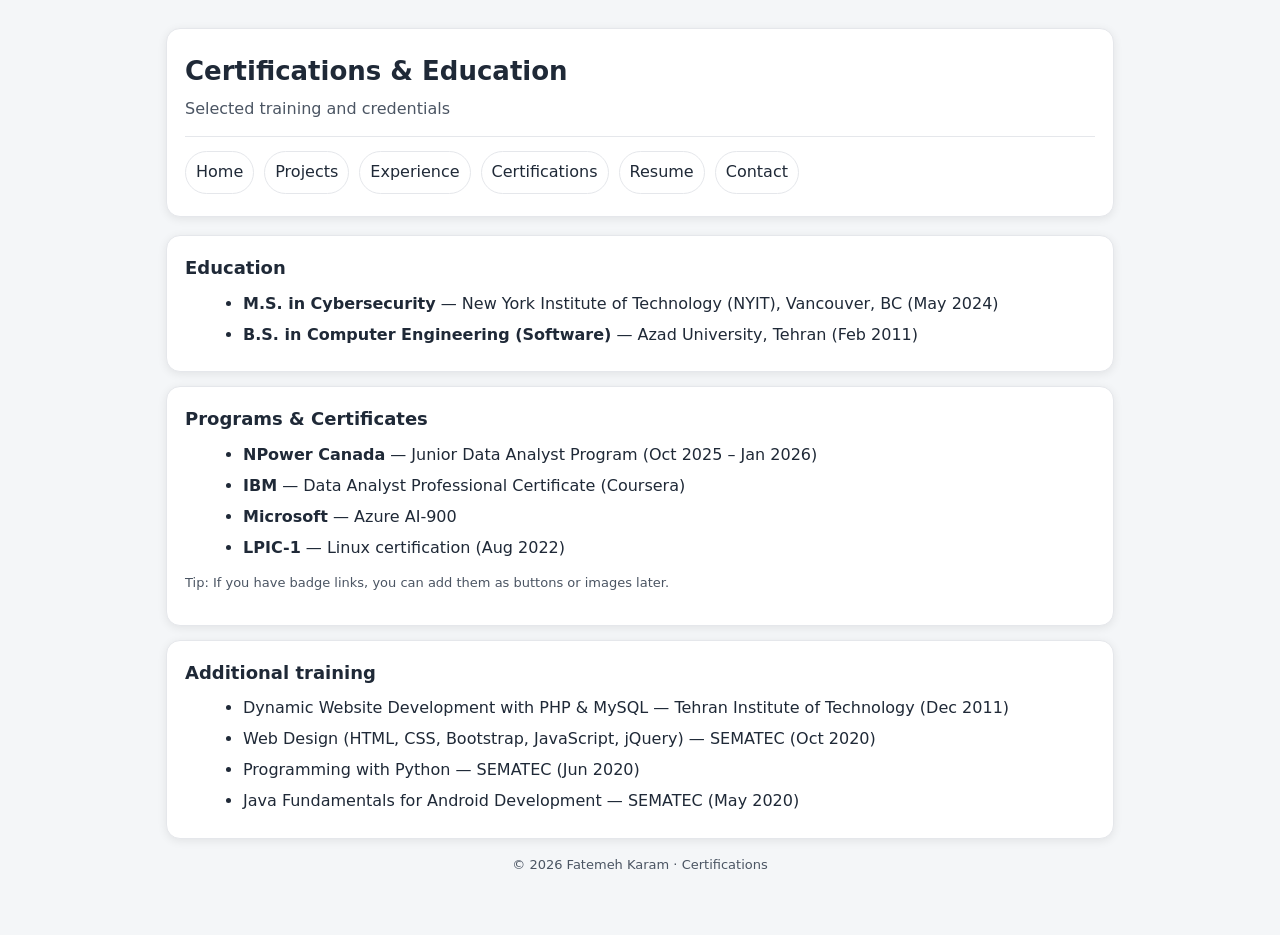
==== certifications.html @ d9b155a6 "Create certifications.html" ====
<!DOCTYPE html>
<html lang="en">
<head>
  <meta charset="UTF-8" />
  <meta name="viewport" content="width=device-width, initial-scale=1" />
  <title>Certifications | Fatemeh Karam</title>
  <style>
    :root{--bg:#f4f6f8;--card:#fff;--text:#1f2937;--muted:#4b5563;--line:#e5e7eb;--shadow:0 2px 10px rgba(0,0,0,.08);--radius:14px;--max:980px}
    *{box-sizing:border-box} body{margin:0;font-family:system-ui,-apple-system,Segoe UI,Roboto,Arial,sans-serif;background:var(--bg);color:var(--text);line-height:1.55}
    a{color:inherit} .wrap{max-width:var(--max);margin:0 auto;padding:28px 16px 60px}
    header,.card{background:var(--card);border:1px solid var(--line);box-shadow:var(--shadow);border-radius:var(--radius)}
    header{padding:22px 18px;margin-bottom:18px}
    h1{margin:0;font-size:26px} .tagline{margin:6px 0 0;color:var(--muted)}
    nav{display:flex;gap:10px;flex-wrap:wrap;align-items:center;margin-top:14px;padding-top:14px;border-top:1px solid var(--line)}
    .navlink{text-decoration:none;border:1px solid var(--line);padding:8px 10px;border-radius:999px;background:#fff}
    .grid{display:grid;grid-template-columns:1fr;gap:14px}
    .card{padding:18px}
    h2{margin:0 0 10px;font-size:18px}
    ul{margin:8px 0 0 18px} li{margin:6px 0}
    .small{font-size:13px;color:var(--muted)}
    footer{margin-top:16px;text-align:center;color:var(--muted);font-size:13px}
  </style>
</head>
<body>
  <div class="wrap">

    <header>
      <h1>Certifications & Education</h1>
      <p class="tagline">Selected training and credentials</p>

      <nav>
        <a class="navlink" href="index.html">Home</a>
        <a class="navlink" href="projects.html">Projects</a>
        <a class="navlink" href="experience.html">Experience</a>
        <a class="navlink" href="certifications.html">Certifications</a>
        <a class="navlink" href="resume.html">Resume</a>
        <a class="navlink" href="contact.html">Contact</a>
      </nav>
    </header>

    <div class="grid">

      <section class="card">
        <h2>Education</h2>
        <ul>
          <li><strong>M.S. in Cybersecurity</strong> — New York Institute of Technology (NYIT), Vancouver, BC (May 2024)</li>
          <li><strong>B.S. in Computer Engineering (Software)</strong> — Azad University, Tehran (Feb 2011)</li>
        </ul>
      </section>

      <section class="card">
        <h2>Programs & Certificates</h2>
        <ul>
          <li><strong>NPower Canada</strong> — Junior Data Analyst Program (Oct 2025 – Jan 2026)</li>
          <li><strong>IBM</strong> — Data Analyst Professional Certificate (Coursera)</li>
          <li><strong>Microsoft</strong> — Azure AI-900</li>
          <li><strong>LPIC-1</strong> — Linux certification (Aug 2022)</li>
        </ul>
        <p class="small">Tip: If you have badge links, you can add them as buttons or images later.</p>
      </section>

      <section class="card">
        <h2>Additional training</h2>
        <ul>
          <li>Dynamic Website Development with PHP & MySQL — Tehran Institute of Technology (Dec 2011)</li>
          <li>Web Design (HTML, CSS, Bootstrap, JavaScript, jQuery) — SEMATEC (Oct 2020)</li>
          <li>Programming with Python — SEMATEC (Jun 2020)</li>
          <li>Java Fundamentals for Android Development — SEMATEC (May 2020)</li>
        </ul>
      </section>

    </div>

    <footer>
      © <span id="y"></span> Fatemeh Karam · Certifications
    </footer>

  </div>
  <script>document.getElementById("y").textContent = new Date().getFullYear();</script>
</body>
</html>
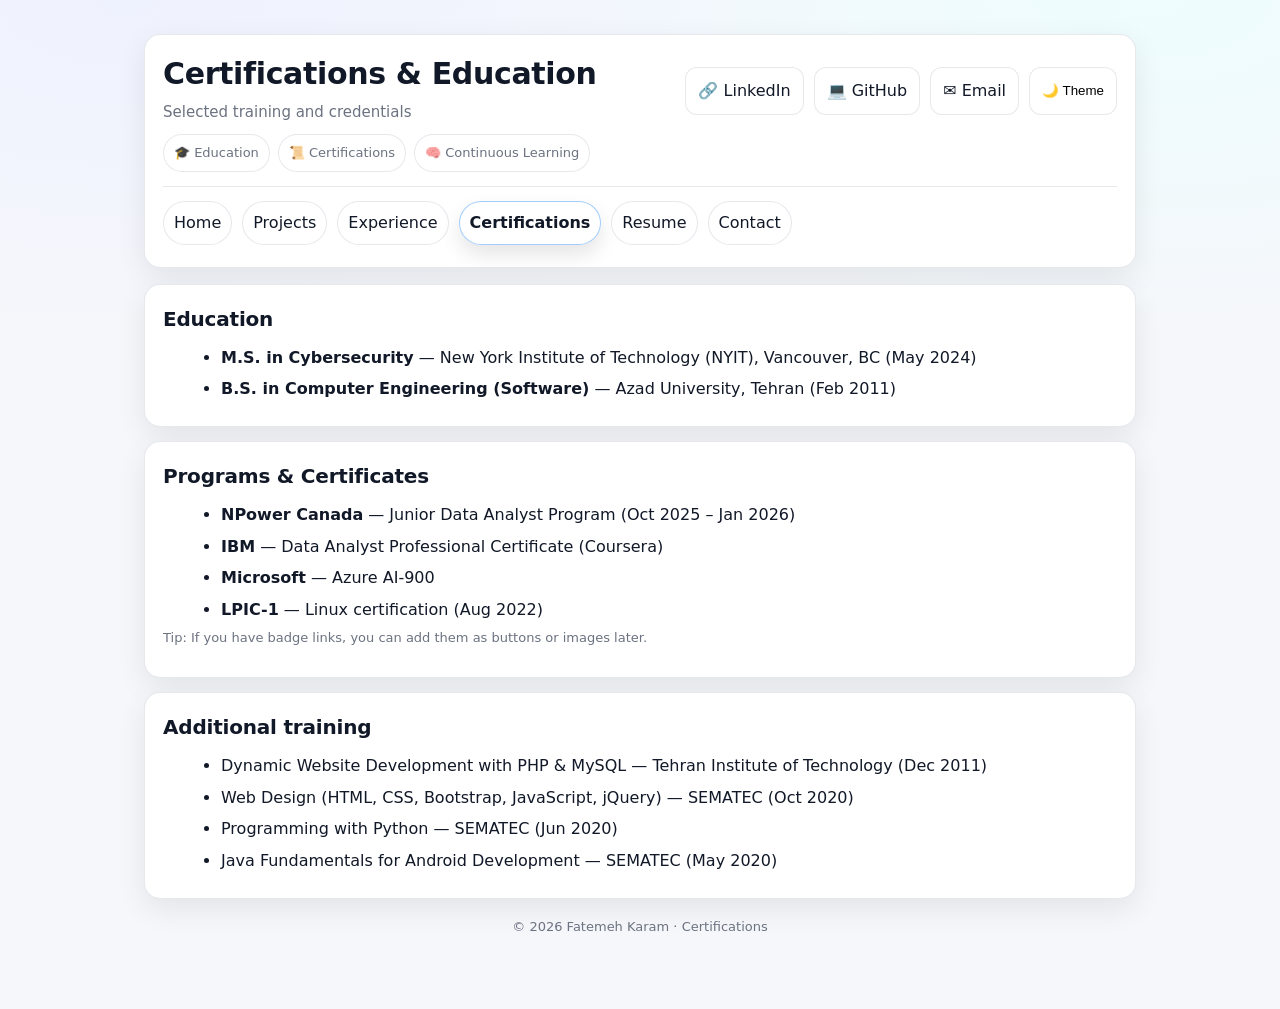
==== commit b0af4748: "Update certifications.html" ====
--- a/certifications.html
+++ b/certifications.html
@@ -4,31 +4,233 @@
   <meta charset="UTF-8" />
   <meta name="viewport" content="width=device-width, initial-scale=1" />
   <title>Certifications | Fatemeh Karam</title>
+  <meta name="description" content="Certifications and education of Fatemeh Karam." />
+
   <style>
-    :root{--bg:#f4f6f8;--card:#fff;--text:#1f2937;--muted:#4b5563;--line:#e5e7eb;--shadow:0 2px 10px rgba(0,0,0,.08);--radius:14px;--max:980px}
-    *{box-sizing:border-box} body{margin:0;font-family:system-ui,-apple-system,Segoe UI,Roboto,Arial,sans-serif;background:var(--bg);color:var(--text);line-height:1.55}
-    a{color:inherit} .wrap{max-width:var(--max);margin:0 auto;padding:28px 16px 60px}
-    header,.card{background:var(--card);border:1px solid var(--line);box-shadow:var(--shadow);border-radius:var(--radius)}
-    header{padding:22px 18px;margin-bottom:18px}
-    h1{margin:0;font-size:26px} .tagline{margin:6px 0 0;color:var(--muted)}
-    nav{display:flex;gap:10px;flex-wrap:wrap;align-items:center;margin-top:14px;padding-top:14px;border-top:1px solid var(--line)}
-    .navlink{text-decoration:none;border:1px solid var(--line);padding:8px 10px;border-radius:999px;background:#fff}
-    .grid{display:grid;grid-template-columns:1fr;gap:14px}
-    .card{padding:18px}
-    h2{margin:0 0 10px;font-size:18px}
-    ul{margin:8px 0 0 18px} li{margin:6px 0}
-    .small{font-size:13px;color:var(--muted)}
-    footer{margin-top:16px;text-align:center;color:var(--muted);font-size:13px}
+    :root{
+      --bg:#f6f7fb;
+      --card:#ffffff;
+      --text:#111827;
+      --muted:#6b7280;
+      --line:rgba(229,231,235,.95);
+      --shadow:0 10px 30px rgba(0,0,0,.08);
+      --shadow2:0 16px 40px rgba(0,0,0,.12);
+      --radius:16px;
+      --max:1024px;
+      --focus:rgba(59,130,246,.35);
+      --accent:rgba(147,197,253,.85);
+    }
+
+    body.dark{
+      --bg:#0b1220;
+      --card:rgba(17,24,39,.92);
+      --text:#e5e7eb;
+      --muted:#9ca3af;
+      --line:rgba(255,255,255,.12);
+      --shadow:0 14px 40px rgba(0,0,0,.45);
+      --shadow2:0 18px 50px rgba(0,0,0,.55);
+      --accent:rgba(59,130,246,.4);
+      --focus:rgba(99,102,241,.4);
+    }
+
+    *{box-sizing:border-box}
+
+    body{
+      margin:0;
+      font-family:system-ui,-apple-system,Segoe UI,Roboto,Arial,sans-serif;
+      color:var(--text);
+      line-height:1.6;
+      background:
+        radial-gradient(1200px 600px at 10% 0%, rgba(238,242,255,.9), transparent 60%),
+        radial-gradient(1200px 600px at 90% 0%, rgba(236,254,255,.8), transparent 60%),
+        var(--bg);
+    }
+    body.dark{
+      background:
+        radial-gradient(1200px 600px at 10% 0%, rgba(59,130,246,.18), transparent 60%),
+        radial-gradient(1200px 600px at 90% 0%, rgba(99,102,241,.14), transparent 60%),
+        var(--bg);
+    }
+
+    a{color:inherit}
+    .wrap{max-width:var(--max); margin:0 auto; padding:34px 16px 72px;}
+
+    header{
+      background:var(--card);
+      border:1px solid var(--line);
+      box-shadow:var(--shadow);
+      border-radius:var(--radius);
+      padding:22px 18px;
+      margin-bottom:16px;
+      backdrop-filter: blur(10px);
+    }
+
+    .top{
+      display:flex;
+      gap:14px;
+      align-items:flex-start;
+      justify-content:space-between;
+      flex-wrap:wrap;
+    }
+
+    h1{
+      margin:0;
+      font-size:30px;
+      letter-spacing:-0.35px;
+      line-height:1.15;
+    }
+
+    .tagline{
+      margin:8px 0 0;
+      color:var(--muted);
+      font-size:15px;
+    }
+
+    .small{font-size:13px; color:var(--muted)}
+    .muted{color:var(--muted)}
+
+    nav{
+      display:flex;
+      gap:10px;
+      flex-wrap:wrap;
+      align-items:center;
+      margin-top:14px;
+      padding-top:14px;
+      border-top:1px solid var(--line);
+    }
+
+    .navlink{
+      text-decoration:none;
+      border:1px solid var(--line);
+      padding:8px 10px;
+      border-radius:999px;
+      background:rgba(255,255,255,.75);
+      transition: transform .12s ease, box-shadow .12s ease, background .12s ease, border-color .12s ease;
+    }
+    body.dark .navlink{background:rgba(255,255,255,.06)}
+    .navlink:hover{
+      transform: translateY(-1px);
+      box-shadow: 0 10px 20px rgba(0,0,0,.08);
+    }
+    .navlink[aria-current="page"]{
+      border-color: var(--accent);
+      box-shadow: 0 10px 20px rgba(0,0,0,.10);
+      font-weight:700;
+    }
+
+    .grid{display:grid; grid-template-columns:1fr; gap:14px;}
+
+    .card{
+      background:var(--card);
+      border:1px solid var(--line);
+      box-shadow:var(--shadow);
+      border-radius:var(--radius);
+      padding:18px;
+      backdrop-filter: blur(10px);
+      transition: transform .14s ease, box-shadow .14s ease, border-color .14s ease;
+    }
+    .card:hover{
+      transform: translateY(-2px);
+      box-shadow: var(--shadow2);
+      border-color: rgba(147,197,253,.55);
+    }
+    body.dark .card:hover{border-color: rgba(99,102,241,.35)}
+
+    h2{margin:0 0 10px; font-size:20px; letter-spacing:-0.2px}
+    p{margin:0 0 10px}
+    ul{margin:8px 0 0 18px}
+    li{margin:6px 0}
+
+    .btnrow{
+      display:flex;
+      gap:10px;
+      flex-wrap:wrap;
+      margin-top:10px;
+      justify-content:flex-end;
+    }
+
+    .btn{
+      display:inline-flex;
+      align-items:center;
+      gap:8px;
+      text-decoration:none;
+      border:1px solid var(--line);
+      padding:10px 12px;
+      border-radius:12px;
+      background:rgba(255,255,255,.8);
+      transition: transform .12s ease, box-shadow .12s ease, background .12s ease;
+      cursor:pointer;
+    }
+    body.dark .btn{background:rgba(255,255,255,.06)}
+    .btn:hover{
+      transform: translateY(-1px);
+      box-shadow: 0 10px 20px rgba(0,0,0,.08);
+    }
+
+    .btn:focus, .navlink:focus{
+      outline:3px solid var(--focus);
+      outline-offset:2px;
+    }
+
+    .pillrow{display:flex; gap:8px; flex-wrap:wrap; margin-top:10px}
+
+    .chip{
+      display:inline-flex;
+      align-items:center;
+      gap:8px;
+      padding:8px 10px;
+      border-radius:999px;
+      border:1px solid var(--line);
+      background:rgba(255,255,255,.7);
+      color:var(--muted);
+      font-size:13px;
+    }
+    body.dark .chip{background:rgba(255,255,255,.06)}
+
+    /* reveal animation */
+    .reveal{
+      opacity:0;
+      transform: translateY(8px);
+      transition: opacity .5s ease, transform .5s ease;
+    }
+    .reveal.show{
+      opacity:1;
+      transform: translateY(0);
+    }
+
+    footer{
+      margin-top:18px;
+      text-align:center;
+      color:var(--muted);
+      font-size:13px;
+    }
   </style>
 </head>
+
 <body>
   <div class="wrap">
 
-    <header>
-      <h1>Certifications & Education</h1>
-      <p class="tagline">Selected training and credentials</p>
-
-      <nav>
+    <header class="reveal">
+      <div class="top">
+        <div>
+          <h1>Certifications & Education</h1>
+          <p class="tagline">Selected training and credentials</p>
+          <div class="pillrow">
+            <span class="chip">🎓 Education</span>
+            <span class="chip">📜 Certifications</span>
+            <span class="chip">🧠 Continuous Learning</span>
+          </div>
+        </div>
+
+        <div class="btnrow" aria-label="Primary links">
+          <a class="btn" href="https://www.linkedin.com/in/fatemeh-karam/" target="_blank" rel="noopener">🔗 LinkedIn</a>
+          <a class="btn" href="https://github.com/FatemehKaram/" target="_blank" rel="noopener">💻 GitHub</a>
+          <a class="btn" href="mailto:karam.fatemeh@yahoo.com">✉️ Email</a>
+          <button class="btn" id="themeBtn" type="button" aria-label="Toggle theme">🌙 Theme</button>
+        </div>
+      </div>
+
+      <nav aria-label="Site navigation">
         <a class="navlink" href="index.html">Home</a>
         <a class="navlink" href="projects.html">Projects</a>
         <a class="navlink" href="experience.html">Experience</a>
@@ -40,7 +242,7 @@
 
     <div class="grid">
 
-      <section class="card">
+      <section class="card reveal">
         <h2>Education</h2>
         <ul>
           <li><strong>M.S. in Cybersecurity</strong> — New York Institute of Technology (NYIT), Vancouver, BC (May 2024)</li>
@@ -48,7 +250,7 @@
         </ul>
       </section>
 
-      <section class="card">
+      <section class="card reveal">
         <h2>Programs & Certificates</h2>
         <ul>
           <li><strong>NPower Canada</strong> — Junior Data Analyst Program (Oct 2025 – Jan 2026)</li>
@@ -59,7 +261,7 @@
         <p class="small">Tip: If you have badge links, you can add them as buttons or images later.</p>
       </section>
 
-      <section class="card">
+      <section class="card reveal">
         <h2>Additional training</h2>
         <ul>
           <li>Dynamic Website Development with PHP & MySQL — Tehran Institute of Technology (Dec 2011)</li>
@@ -71,11 +273,46 @@
 
     </div>
 
-    <footer>
+    <footer class="reveal">
       © <span id="y"></span> Fatemeh Karam · Certifications
     </footer>
 
   </div>
-  <script>document.getElementById("y").textContent = new Date().getFullYear();</script>
+
+  <script>
+    // Footer year
+    document.getElementById("y").textContent = new Date().getFullYear();
+
+    // Theme toggle (saved in localStorage)
+    const themeKey = "theme";
+    const savedTheme = localStorage.getItem(themeKey);
+    if (savedTheme === "dark") document.body.classList.add("dark");
+
+    const themeBtn = document.getElementById("themeBtn");
+    if (themeBtn) {
+      const setBtn = () => themeBtn.textContent = document.body.classList.contains("dark") ? "☀️ Theme" : "🌙 Theme";
+      setBtn();
+
+      themeBtn.addEventListener("click", () => {
+        document.body.classList.toggle("dark");
+        localStorage.setItem(themeKey, document.body.classList.contains("dark") ? "dark" : "light");
+        setBtn();
+      });
+    }
+
+    // Active nav highlighting
+    const here = (location.pathname.split("/").pop() || "index.html").toLowerCase();
+    document.querySelectorAll("nav a.navlink").forEach(a => {
+      const target = (a.getAttribute("href") || "").split("/").pop().toLowerCase();
+      if (target === here) a.setAttribute("aria-current", "page");
+    });
+
+    // Reveal animations on scroll
+    const io = new IntersectionObserver((entries) => {
+      entries.forEach(e => { if (e.isIntersecting) e.target.classList.add("show"); });
+    }, { threshold: 0.12 });
+
+    document.querySelectorAll(".reveal").forEach(el => io.observe(el));
+  </script>
 </body>
 </html>
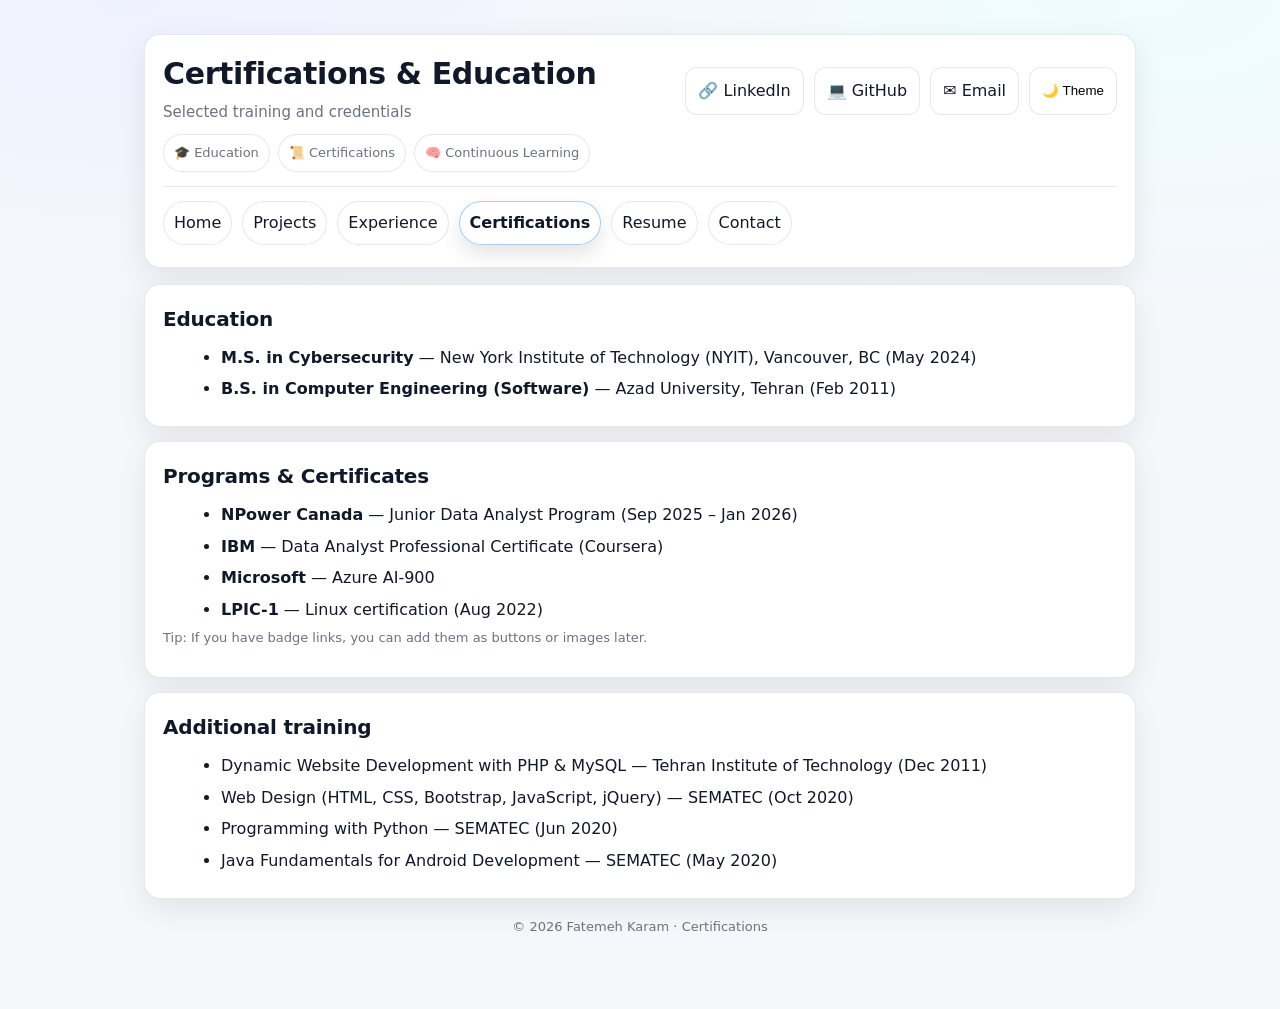
==== commit 7bd0397a: "Align portfolio with resume: email, tagline, NPower dates, KPI tile Co-Authored-By: Claude Sonnet 5." ====
--- a/certifications.html
+++ b/certifications.html
@@ -225,7 +225,7 @@
         <div class="btnrow" aria-label="Primary links">
           <a class="btn" href="https://www.linkedin.com/in/fatemeh-karam/" target="_blank" rel="noopener">🔗 LinkedIn</a>
           <a class="btn" href="https://github.com/FatemehKaram/" target="_blank" rel="noopener">💻 GitHub</a>
-          <a class="btn" href="mailto:karam.fatemeh@yahoo.com">✉️ Email</a>
+          <a class="btn" href="mailto:karam.fatemeh@gmail.com">✉️ Email</a>
           <button class="btn" id="themeBtn" type="button" aria-label="Toggle theme">🌙 Theme</button>
         </div>
       </div>
@@ -253,7 +253,7 @@
       <section class="card reveal">
         <h2>Programs & Certificates</h2>
         <ul>
-          <li><strong>NPower Canada</strong> — Junior Data Analyst Program (Oct 2025 – Jan 2026)</li>
+          <li><strong>NPower Canada</strong> — Junior Data Analyst Program (Sep 2025 – Jan 2026)</li>
           <li><strong>IBM</strong> — Data Analyst Professional Certificate (Coursera)</li>
           <li><strong>Microsoft</strong> — Azure AI-900</li>
           <li><strong>LPIC-1</strong> — Linux certification (Aug 2022)</li>
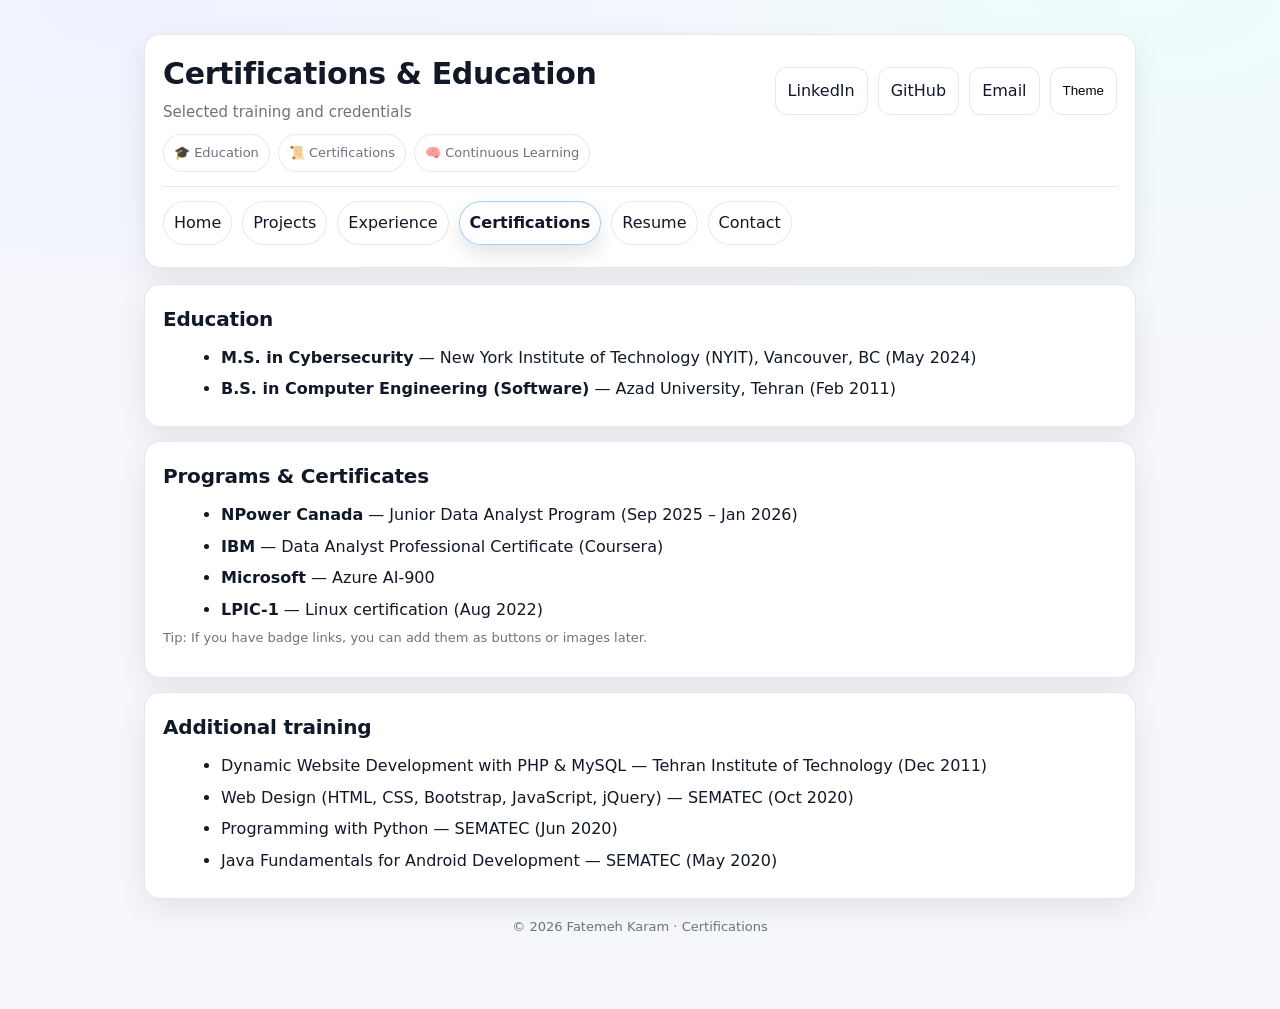
==== commit 1238ccb7: "Remove emojis from buttons, links and theme toggle Co-Authored-By: Claude Sonnet 5.5 <noreply@anthro" ====
--- a/certifications.html
+++ b/certifications.html
@@ -223,10 +223,10 @@
         </div>
 
         <div class="btnrow" aria-label="Primary links">
-          <a class="btn" href="https://www.linkedin.com/in/fatemeh-karam/" target="_blank" rel="noopener">🔗 LinkedIn</a>
-          <a class="btn" href="https://github.com/FatemehKaram/" target="_blank" rel="noopener">💻 GitHub</a>
-          <a class="btn" href="mailto:karam.fatemeh@gmail.com">✉️ Email</a>
-          <button class="btn" id="themeBtn" type="button" aria-label="Toggle theme">🌙 Theme</button>
+          <a class="btn" href="https://www.linkedin.com/in/fatemeh-karam/" target="_blank" rel="noopener">LinkedIn</a>
+          <a class="btn" href="https://github.com/FatemehKaram/" target="_blank" rel="noopener">GitHub</a>
+          <a class="btn" href="mailto:karam.fatemeh@gmail.com">Email</a>
+          <button class="btn" id="themeBtn" type="button" aria-label="Toggle theme">Theme</button>
         </div>
       </div>
 
@@ -290,7 +290,7 @@
 
     const themeBtn = document.getElementById("themeBtn");
     if (themeBtn) {
-      const setBtn = () => themeBtn.textContent = document.body.classList.contains("dark") ? "☀️ Theme" : "🌙 Theme";
+      const setBtn = () => themeBtn.textContent = document.body.classList.contains("dark") ? "Theme" : "Theme";
       setBtn();
 
       themeBtn.addEventListener("click", () => {
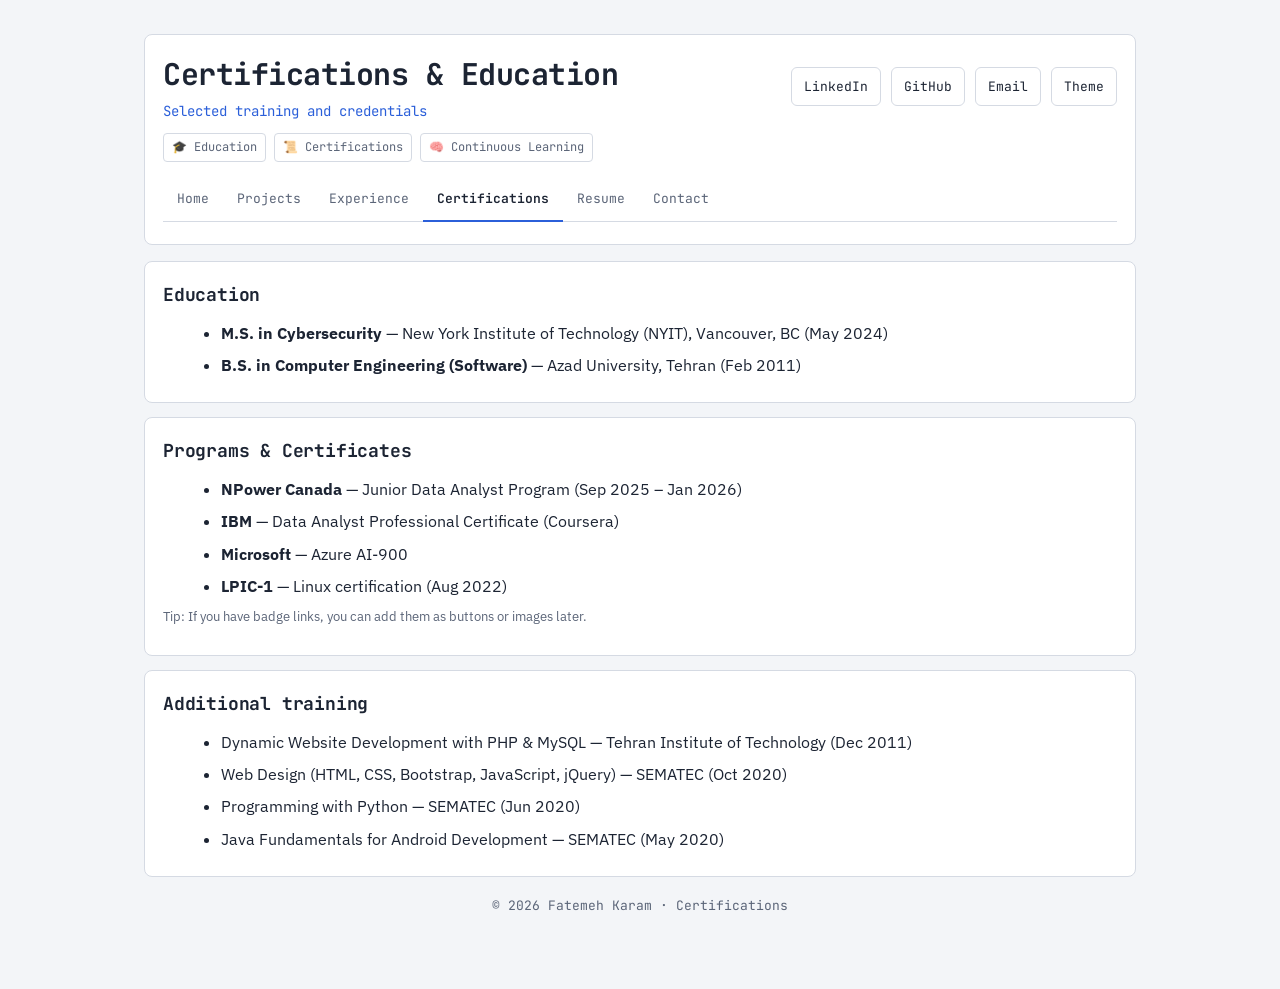
==== commit a2597e49: "Developer look: code-style hero, file-tab nav, monospace headings, flat surfaces Co-Authored-By: Cla" ====
--- a/certifications.html
+++ b/certifications.html
@@ -205,6 +205,10 @@
       font-size:13px;
     }
   </style>
+  <link rel="preconnect" href="https://fonts.googleapis.com">
+  <link rel="preconnect" href="https://fonts.gstatic.com" crossorigin>
+  <link href="https://fonts.googleapis.com/css2?family=IBM+Plex+Sans:wght@400;600&family=JetBrains+Mono:wght@400;600;700&display=swap" rel="stylesheet">
+  <link rel="stylesheet" href="developer.css">
 </head>
 
 <body>
--- a/developer.css
+++ b/developer.css
@@ -0,0 +1,137 @@
+/* Developer look: loaded after each page's inline styles, so these rules win. */
+
+:root{
+  --bg:#f3f5f8;
+  --card:#ffffff;
+  --text:#1c2433;
+  --muted:#5b6578;
+  --line:#d5dae3;
+  --shadow:none;
+  --shadow2:none;
+  --radius:8px;
+  --accent:#2b5fd9;
+  --focus:rgba(43,95,217,.45);
+  --code-bg:#161b26;
+  --code-text:#d9deea;
+  --code-key:#7ea6ff;
+  --code-str:#7fd6a0;
+  --code-kw:#c9a0ff;
+  --code-muted:#7d879c;
+}
+body.dark{
+  --bg:#12161f;
+  --card:#1a2030;
+  --text:#dfe4ee;
+  --muted:#98a2b6;
+  --line:#2c3447;
+  --shadow:none;
+  --shadow2:none;
+  --accent:#7ea6ff;
+  --focus:rgba(126,166,255,.5);
+  --code-bg:#0e121a;
+}
+
+body, body.dark{
+  background:var(--bg);
+  font-family:"IBM Plex Sans", system-ui, -apple-system, "Segoe UI", Roboto, Arial, sans-serif;
+  line-height:1.65;
+}
+
+/* Headings, navigation and controls use a monospace face */
+h1, h2, h3, nav, .btn, .navlink, .pill, .chip, .tagline, .num, .meta, footer{
+  font-family:"JetBrains Mono", ui-monospace, SFMono-Regular, Menlo, Consolas, monospace;
+}
+h1{font-size:30px; letter-spacing:-0.5px; font-weight:700}
+h2{font-size:18px; letter-spacing:-0.2px; font-weight:700}
+h3{font-size:15px; font-weight:600}
+.tagline{font-size:14px; color:var(--accent)}
+.meta, footer{font-size:13px}
+
+/* Flat surfaces: borders instead of shadows and blur */
+header, .card{
+  border-radius:var(--radius);
+  box-shadow:none;
+  backdrop-filter:none;
+}
+.card, .btn, .navlink{transition:border-color .12s ease, background .12s ease}
+.card:hover, body.dark .card:hover{transform:none; box-shadow:none; border-color:var(--line)}
+.btn:hover, .navlink:hover{transform:none; box-shadow:none; border-color:var(--accent)}
+
+/* Navigation as file tabs */
+nav{gap:0; padding-top:0; margin-top:16px; border-top:0; border-bottom:1px solid var(--line)}
+.navlink, body.dark .navlink{
+  background:transparent;
+  border:0;
+  border-bottom:2px solid transparent;
+  border-radius:0;
+  padding:10px 14px;
+  margin-bottom:-1px;
+  font-size:13px;
+  color:var(--muted);
+}
+.navlink:hover{color:var(--text); border-bottom-color:var(--line)}
+.navlink[aria-current="page"]{
+  color:var(--text);
+  border-bottom-color:var(--accent);
+  box-shadow:none;
+  font-weight:600;
+}
+
+/* Buttons, pills, chips */
+.btn, body.dark .btn{border-radius:6px; background:transparent; font-size:13px; padding:8px 12px}
+.pill, body.dark .pill, .chip{
+  border-radius:4px;
+  font-size:12px;
+  padding:4px 8px;
+  background:transparent;
+  color:var(--muted);
+}
+.kpi .box, body.dark .kpi .box{border-radius:8px; background:transparent}
+.kpi .num{font-size:15px; color:var(--accent)}
+
+/* Comfortable line length */
+p, li{max-width:72ch}
+
+/* Focus ring for keyboard users */
+a:focus-visible, button:focus-visible{outline:3px solid var(--focus); outline-offset:2px}
+
+/* Home page hero: the stack as a code object */
+.codeblock{
+  margin:18px 0 0;
+  background:var(--code-bg);
+  color:var(--code-text);
+  border:1px solid var(--line);
+  border-radius:8px;
+  overflow:hidden;
+}
+.codeblock .filename{
+  display:block;
+  padding:8px 14px;
+  font:12px/1.4 "JetBrains Mono", ui-monospace, Menlo, Consolas, monospace;
+  color:var(--code-muted);
+  border-bottom:1px solid rgba(255,255,255,.08);
+}
+.codeblock pre{
+  margin:0;
+  padding:14px;
+  overflow-x:auto;
+  font:13.5px/1.7 "JetBrains Mono", ui-monospace, Menlo, Consolas, monospace;
+  tab-size:2;
+}
+.codeblock .k{color:var(--code-kw)}
+.codeblock .p{color:var(--code-key)}
+.codeblock .s{color:var(--code-str)}
+
+@media (prefers-reduced-motion: reduce){
+  *{transition:none !important; animation:none !important}
+}
+
+/* No scroll-in animation: content is visible immediately */
+.reveal, .reveal.show{opacity:1; transform:none; transition:none}
+
+@media (max-width: 600px){
+  .codeblock pre{white-space:pre-wrap; word-break:break-word; font-size:12.5px}
+}
+
+/* The Theme button is a <button>, which does not inherit text color */
+.btn{color:var(--text)}
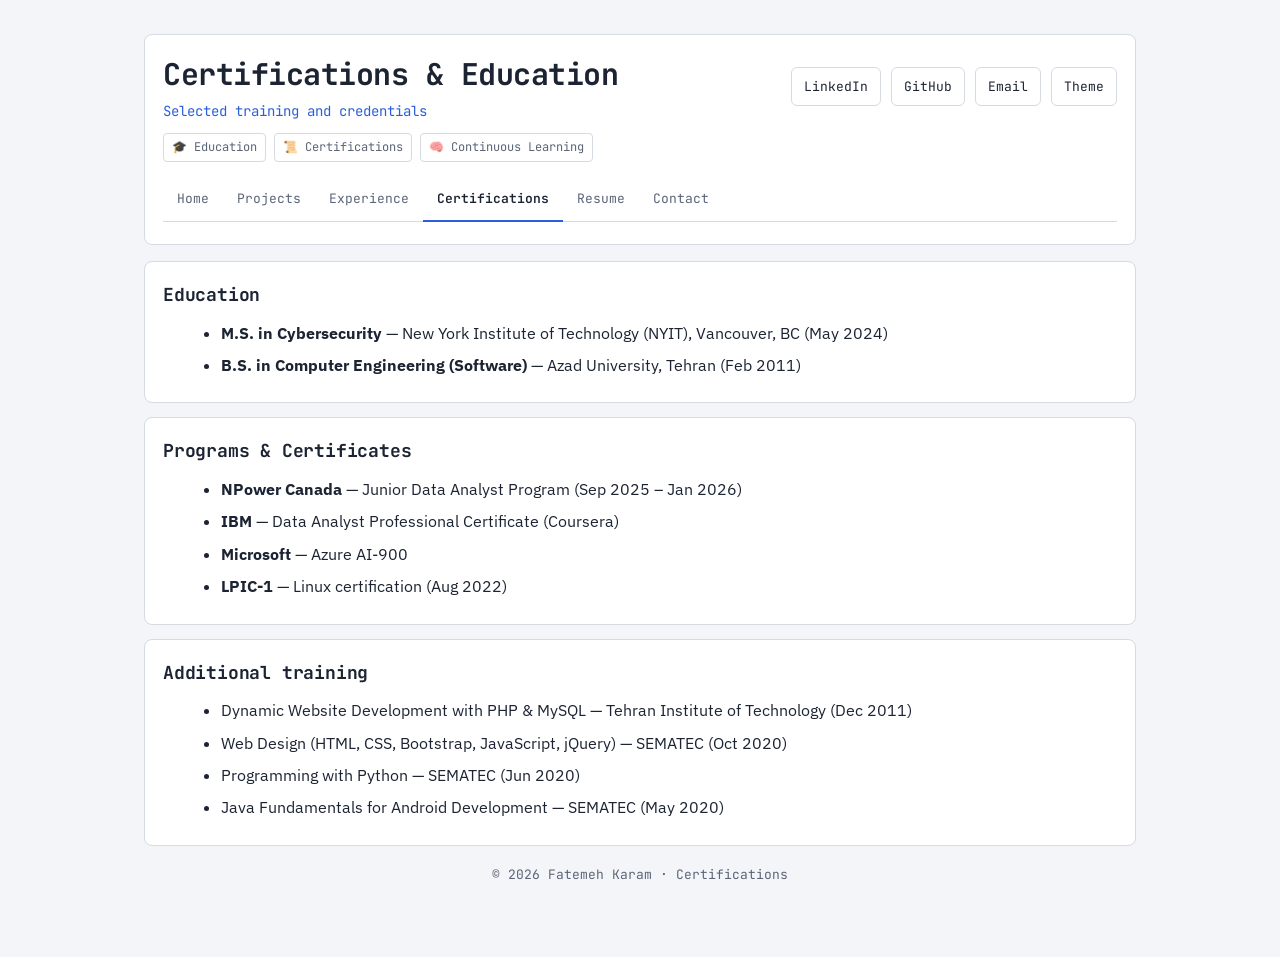
==== commit 9ee50d2a: "Fix leftover notes and align Contact, Resume, Experience and Projects copy with developer focus Co-A" ====
--- a/certifications.html
+++ b/certifications.html
@@ -262,7 +262,6 @@
           <li><strong>Microsoft</strong> — Azure AI-900</li>
           <li><strong>LPIC-1</strong> — Linux certification (Aug 2022)</li>
         </ul>
-        <p class="small">Tip: If you have badge links, you can add them as buttons or images later.</p>
       </section>
 
       <section class="card reveal">
